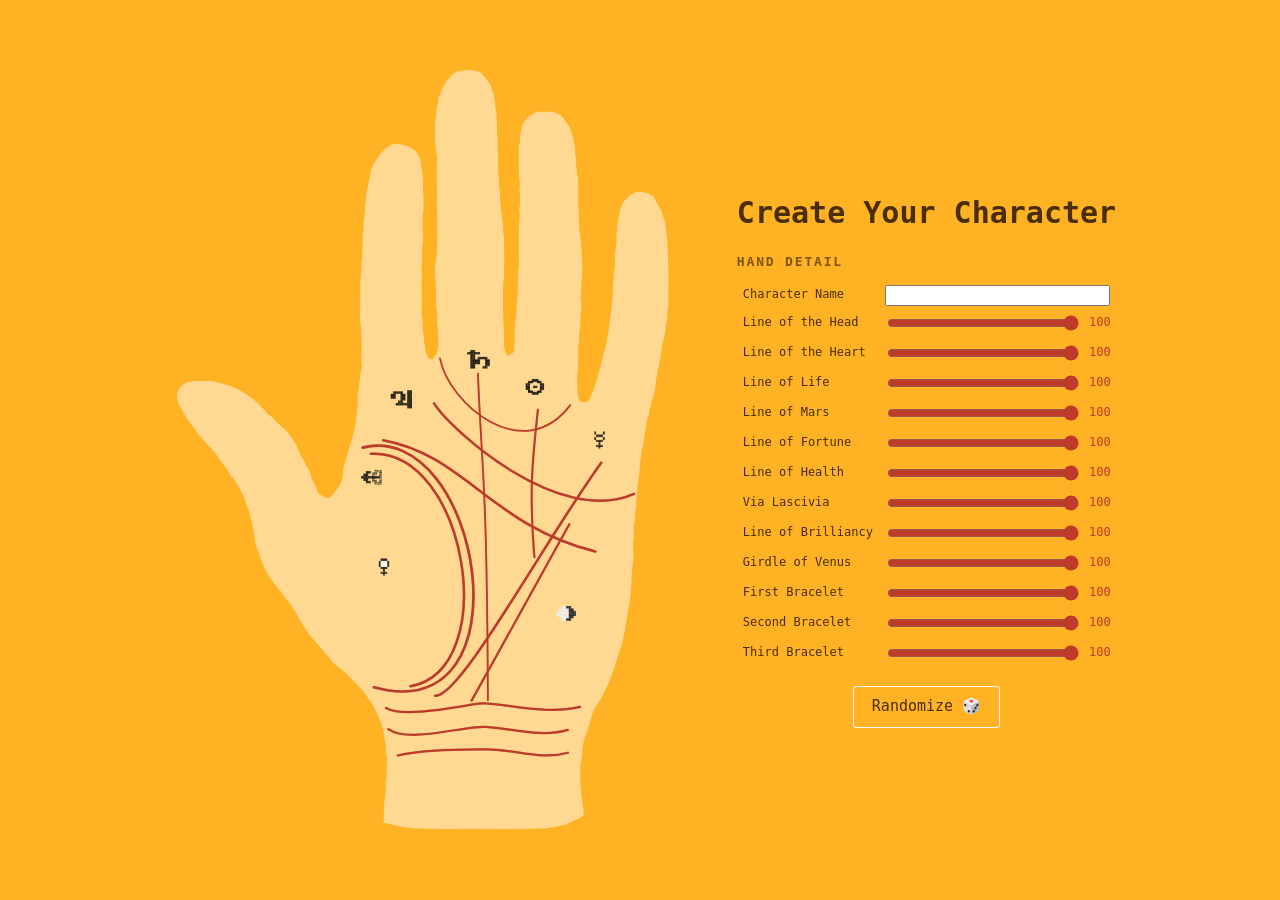
==== workspace/index.html @ dc1627aa "Added randomize button ### Added - randomize button - journal - 10-01-26 build - textstuff" ====
<html>
<head>
    <meta charset="utf-8">
    <title>Chiromancer</title>
    <link rel="stylesheet" href="./styles.css" type="text/css" media="screen" charset="utf-8">
</head>
<body>

<div class="stage">

  <svg id="hand" viewBox="0 0 2019 3000" aria-label="lines of the hand">
    <image id="hand-image" href="./hand.png" x="0" y="0" width="2019" height="3000"/>

    <g id="tracks">
      <path class="line line-track" style="stroke-width:9.5" d="M830.184,1463.06C1139.02,1519.21 1240.81,1786.39 1633.95,1884.46"/>
      <path class="line line-track" style="stroke-width:9.5" d="M1022.99,1323.64C1090.33,1428.55 1496.27,1791.83 1780.38,1665.9"/>
      <path class="line line-track" style="stroke-width:10" d="M794.962,2398.72C1397.81,2562.33 1198.74,1381.03 752.292,1490.97"/>
      <path class="line line-track" style="stroke-width:9.5" d="M933.4,2394.97C1282.46,2332.24 1146.2,1494.81 783.507,1514.23"/>
      <path class="line line-track" style="stroke-width:7" d="M1189.16,1210.5C1202.65,1575.25 1223.05,1578.02 1226.89,2448.06"/>
      <path class="line line-track" style="stroke-width:9.5" d="M1656.35,1548.15C1439.17,1847.44 1124.32,2437.22 1026.97,2430.96"/>
      <path class="line line-track" style="stroke-width:8.5" d="M1165.06,2449.32C1278.01,2245.76 1342.44,2131.38 1535.29,1780.97"/>
      <path class="line line-track" style="stroke-width:8" d="M1416.19,1347.51C1399.96,1510.84 1380.34,1624.87 1403.05,1906.39"/>
      <path class="line line-track" style="stroke-width:6.5" d="M1045.24,1152.97C1078.36,1324.96 1359.95,1564.49 1538.93,1329.96"/>
      <path class="line line-track" style="stroke-width:8.5" d="M840.572,2477.09C909.692,2517.54 1133.68,2466.52 1202.99,2460.18C1271.79,2453.87 1433.75,2507.2 1576.16,2473.06"/>
      <path class="line line-track" style="stroke-width:8.5" d="M849.509,2557.14C930.598,2613.12 1139.27,2542.07 1221.25,2548.77C1323.76,2557.16 1435.24,2589.44 1529.59,2560.15"/>
      <path class="line line-track" style="stroke-width:8.5" d="M885.862,2657.08C972.514,2635.3 1111.26,2635.3 1218.61,2633.6C1322.48,2631.94 1428.04,2676.17 1529.96,2646.83"/>
    </g>

    <!-- data-from is the end each line grows from -->
    <g id="fills">
      <path id="line-of-the-head" class="line line-fill" data-from="start" style="stroke-width:9.5" d="M830.184,1463.06C1139.02,1519.21 1240.81,1786.39 1633.95,1884.46"/>
      <path id="line-of-the-heart" class="line line-fill" data-from="start" style="stroke-width:9.5" d="M1022.99,1323.64C1090.33,1428.55 1496.27,1791.83 1780.38,1665.9"/>
      <path id="line-of-life" class="line line-fill" data-from="end" style="stroke-width:10" d="M794.962,2398.72C1397.81,2562.33 1198.74,1381.03 752.292,1490.97"/>
      <path id="line-of-mars" class="line line-fill" data-from="end" style="stroke-width:9.5" d="M933.4,2394.97C1282.46,2332.24 1146.2,1494.81 783.507,1514.23"/>
      <path id="line-of-fortune" class="line line-fill" data-from="start" style="stroke-width:7" d="M1189.16,1210.5C1202.65,1575.25 1223.05,1578.02 1226.89,2448.06"/>
      <path id="line-of-health" class="line line-fill" data-from="end" style="stroke-width:9.5" d="M1656.35,1548.15C1439.17,1847.44 1124.32,2437.22 1026.97,2430.96"/>
      <path id="via-lascivia" class="line line-fill" data-from="start" style="stroke-width:8.5" d="M1165.06,2449.32C1278.01,2245.76 1342.44,2131.38 1535.29,1780.97"/>
      <path id="line-of-brilliancy" class="line line-fill" data-from="start" style="stroke-width:8" d="M1416.19,1347.51C1399.96,1510.84 1380.34,1624.87 1403.05,1906.39"/>
      <path id="girdle-of-venus" class="line line-fill" data-from="center" style="stroke-width:6.5" d="M1045.24,1152.97C1078.36,1324.96 1359.95,1564.49 1538.93,1329.96"/>
      <path id="first-bracelet" class="line line-fill" data-from="center" style="stroke-width:8.5" d="M840.572,2477.09C909.692,2517.54 1133.68,2466.52 1202.99,2460.18C1271.79,2453.87 1433.75,2507.2 1576.16,2473.06"/>
      <path id="second-bracelet" class="line line-fill" data-from="center" style="stroke-width:8.5" d="M849.509,2557.14C930.598,2613.12 1139.27,2542.07 1221.25,2548.77C1323.76,2557.16 1435.24,2589.44 1529.59,2560.15"/>
      <path id="third-bracelet" class="line line-fill" data-from="center" style="stroke-width:8.5" d="M885.862,2657.08C972.514,2635.3 1111.26,2635.3 1218.61,2633.6C1322.48,2631.94 1428.04,2676.17 1529.96,2646.83"/>
    </g>
  </svg>

  <div class="panel">
    <h1>Create Your Character</h1>
    <h2 class="panel-title">Hand Detail</h2>
    <div class="panel-rows">

      <div class="row">
        <label class="row-name" for="name">Character Name</label>
        <input type="text" id="name" name="name">
      </div>

      <!-- each range's id is its path's id + "-range" -->
      <div class="row">
        <label class="row-name" for="line-of-the-head-range">Line of the Head</label>
        <input type="range" id="line-of-the-head-range" min="0" max="100" step="1" value="100">
        <output class="row-readout" for="line-of-the-head-range">100</output>
      </div>

      <div class="row">
        <label class="row-name" for="line-of-the-heart-range">Line of the Heart</label>
        <input type="range" id="line-of-the-heart-range" min="0" max="100" step="1" value="100">
        <output class="row-readout" for="line-of-the-heart-range">100</output>
      </div>

      <div class="row">
        <label class="row-name" for="line-of-life-range">Line of Life</label>
        <input type="range" id="line-of-life-range" min="0" max="100" step="1" value="100">
        <output class="row-readout" for="line-of-life-range">100</output>
      </div>

      <div class="row">
        <label class="row-name" for="line-of-mars-range">Line of Mars</label>
        <input type="range" id="line-of-mars-range" min="0" max="100" step="1" value="100">
        <output class="row-readout" for="line-of-mars-range">100</output>
      </div>

      <div class="row">
        <label class="row-name" for="line-of-fortune-range">Line of Fortune</label>
        <input type="range" id="line-of-fortune-range" min="0" max="100" step="1" value="100">
        <output class="row-readout" for="line-of-fortune-range">100</output>
      </div>

      <div class="row">
        <label class="row-name" for="line-of-health-range">Line of Health</label>
        <input type="range" id="line-of-health-range" min="0" max="100" step="1" value="100">
        <output class="row-readout" for="line-of-health-range">100</output>
      </div>

      <div class="row">
        <label class="row-name" for="via-lascivia-range">Via Lascivia</label>
        <input type="range" id="via-lascivia-range" min="0" max="100" step="1" value="100">
        <output class="row-readout" for="via-lascivia-range">100</output>
      </div>

      <div class="row">
        <label class="row-name" for="line-of-brilliancy-range">Line of Brilliancy</label>
        <input type="range" id="line-of-brilliancy-range" min="0" max="100" step="1" value="100">
        <output class="row-readout" for="line-of-brilliancy-range">100</output>
      </div>

      <div class="row">
        <label class="row-name" for="girdle-of-venus-range">Girdle of Venus</label>
        <input type="range" id="girdle-of-venus-range" min="0" max="100" step="1" value="100">
        <output class="row-readout" for="girdle-of-venus-range">100</output>
      </div>

      <div class="row">
        <label class="row-name" for="first-bracelet-range">First Bracelet</label>
        <input type="range" id="first-bracelet-range" min="0" max="100" step="1" value="100">
        <output class="row-readout" for="first-bracelet-range">100</output>
      </div>

      <div class="row">
        <label class="row-name" for="second-bracelet-range">Second Bracelet</label>
        <input type="range" id="second-bracelet-range" min="0" max="100" step="1" value="100">
        <output class="row-readout" for="second-bracelet-range">100</output>
      </div>

      <div class="row">
        <label class="row-name" for="third-bracelet-range">Third Bracelet</label>
        <input type="range" id="third-bracelet-range" min="0" max="100" step="1" value="100">
        <output class="row-readout" for="third-bracelet-range">100</output>
      </div>

      <div class="row">
        <button type="button" class="button" id="random">Randomize 🎲</button>
      </div>

    </div>
  </div>

</div>

<script type="text/javascript" src="./slider.js"></script>
</body>
</html>
---- workspace/styles.css ----
:root {
  --accent: #be3a2b;
  --track: rgba(74, 45, 10, 0.22);
  --background: rgb(255, 178, 36);
  --ink: #4a2d0a;
  --hand-height: min(88vh, 900px);
  --panel-min-width: 340px;
}

* { box-sizing: border-box; }

body {
  background-color: var(--background);
  color: var(--ink);
  min-height: 100vh;
  margin: 0;
  display: grid;
  place-items: center;
  font: 15px/1.3 ui-monospace, SFMono-Regular, Menlo, monospace;
}

/* Grid, not flex — flex was throwing off the SVG's user-unit sizing. */
.stage {
  display: grid;
  grid-template-columns: auto minmax(var(--panel-min-width), max-content);
  gap: 40px;
  align-items: center;
  padding: 24px;
}

/* Portrait frame (2019x3000), so height is the limiting dimension. */
#hand {
  height: var(--hand-height);
  width: auto;
}

.line {
  fill: none;
  stroke-linecap: round;
  stroke-linejoin: round;
}

.line-track { stroke: var(--track); }

.line-fill {
  stroke: var(--accent);
  transition: stroke-width 120ms ease;
}

.line-fill.is-active { stroke: #7d1f14; }

/* --- control panel --- */

.panel {
  display: flex;
  flex-direction: column;
  gap: 2px;
}

.panel-title {
  margin: 0 0 10px;
  font-size: 13px;
  font-weight: 700;
  letter-spacing: 0.14em;
  text-transform: uppercase;
  opacity: 0.7;
}

/* One grid for the whole panel so the label column fits the longest name
   and the sliders stay aligned. */
.panel-rows {
  display: grid;
  grid-template-columns: max-content 1fr 3ch;
  align-items: center;
  column-gap: 12px;
}

.row { display: contents; }

.row-name,
.row input[type="range"],
.row-readout {
  padding-block: 5px;
}
.row input[type="text"] {
  grid-column-end: span 2;
  margin-right: 6px;
}

.row.is-active > * { background: rgba(255, 255, 255, 0.35); }

.row-name {
  font-size: 12px;
  white-space: nowrap;
  cursor: pointer;
  padding-left: 6px;
}

.row input[type="range"] {
  width: 100%;
  min-width: 0;
  accent-color: var(--accent);
}

.row-readout {
  text-align: right;
  font-size: 12px;
  font-variant-numeric: tabular-nums;
  color: var(--accent);
  padding-right: 6px;
}

/* Spans the whole panel grid so it can sit centered under the sliders. */
.button {
  grid-column: 1 / -1;
  justify-self: center;
  margin-top: 18px;
  padding: 10px 18px;
  border: 1px solid #fff;
  border-radius: 3px;
  background: transparent;
  color: var(--ink);
  font: inherit;
  cursor: pointer;
  transition: background-color 120ms ease, color 120ms ease, transform 80ms ease;
}

.button:hover {
  background: rgba(255, 255, 255, 0.35);
}

.button:active {
  background: var(--accent);
  border-color: var(--accent);
  color: #fff;
  transform: translateY(1px);
}

.button:focus-visible {
  outline: 2px solid var(--accent);
  outline-offset: 2px;
}

@media (max-width: 720px) {
  .stage {
    grid-template-columns: min(80vw, 420px);
    gap: 16px;
  }
}
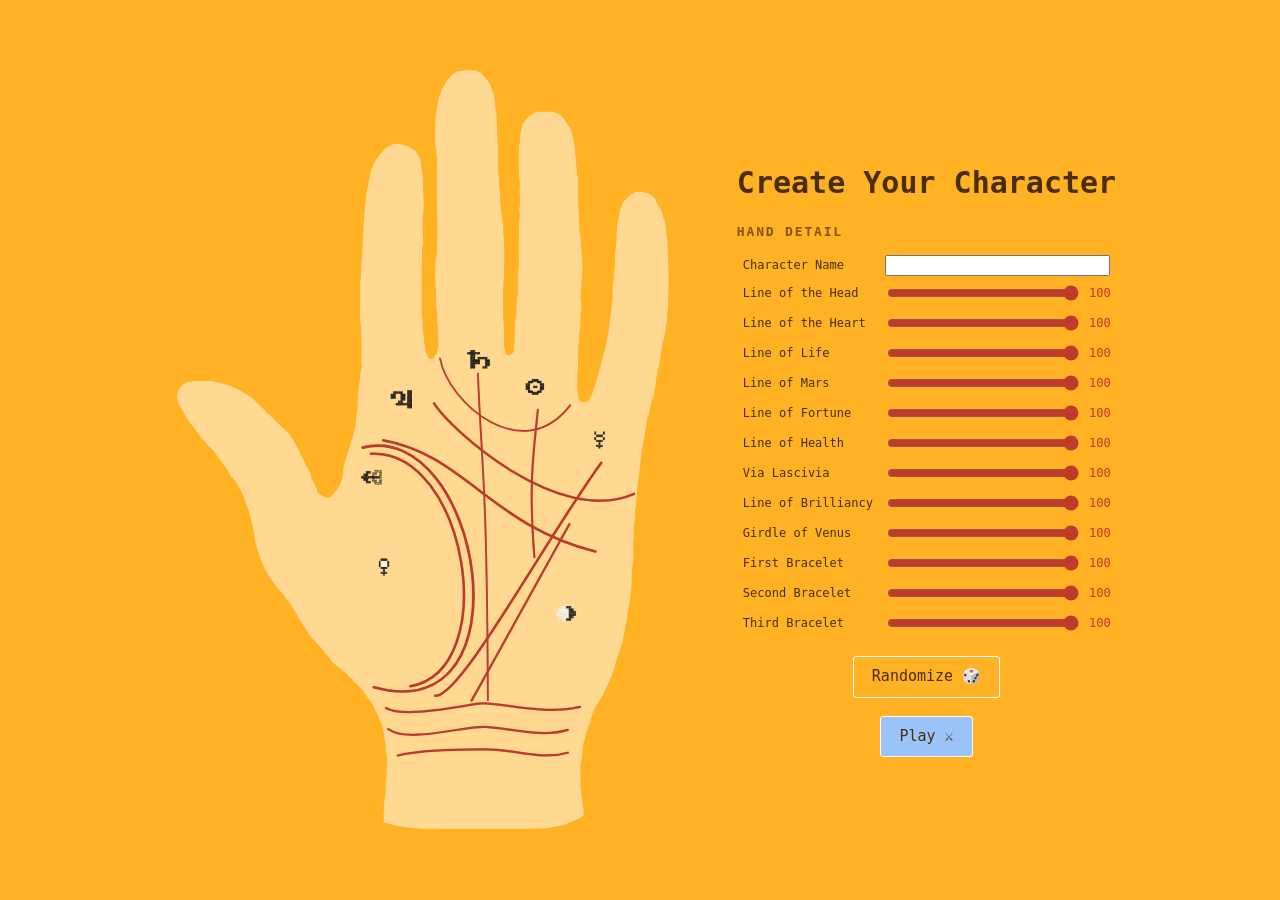
==== commit 75ca0df4: "prepping for text generation ### Added - A bunch of text sources, including [victorian occupations](" ====
--- a/workspace/index.html
+++ b/workspace/index.html
@@ -3,7 +3,9 @@
     <meta charset="utf-8">
     <title>Chiromancer</title>
     <link rel="stylesheet" href="./styles.css" type="text/css" media="screen" charset="utf-8">
-</head>
+    <script src="./lib/tracery/tracery.js"></script>
+    <script src="./lib/tracery/mods-eng-basic.js"></script>
+  </head>
 <body>
 
 <div class="stage">
@@ -129,7 +131,9 @@
       <div class="row">
         <button type="button" class="button" id="random">Randomize 🎲</button>
       </div>
-
+      <div class="row">
+        <button type="button" class="button primary" id="random">Play ⚔️</button>
+      </div>
     </div>
   </div>
 
--- a/workspace/styles.css
+++ b/workspace/styles.css
@@ -1,8 +1,9 @@
 :root {
   --accent: #be3a2b;
   --track: rgba(74, 45, 10, 0.22);
-  --background: rgb(255, 178, 36);
+  --background: #FFB224;
   --ink: #4a2d0a;
+  --icy: #9AC4F8;
   --hand-height: min(88vh, 900px);
   --panel-min-width: 340px;
 }
@@ -125,6 +126,10 @@
   transition: background-color 120ms ease, color 120ms ease, transform 80ms ease;
 }
 
+.button.primary {
+  background-color: var(--icy);
+} 
+
 .button:hover {
   background: rgba(255, 255, 255, 0.35);
 }
